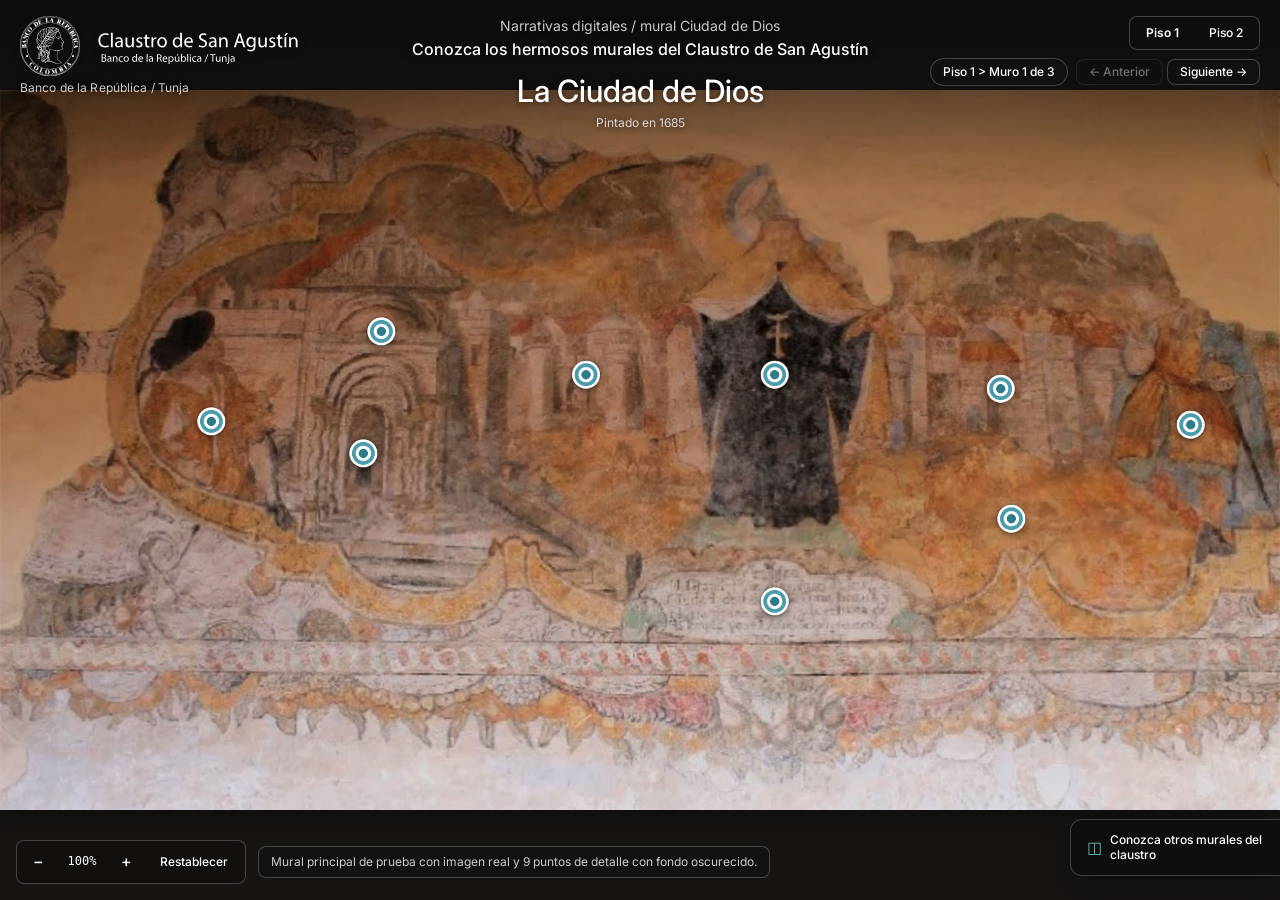
==== murales/murales.html @ dacaa6ad "Integrar aportes del zip de Juan: landing de murales y logos más grandes - Murales: nueva portada (i" ====
<!DOCTYPE html>
<html lang="es">
<head>
  <meta charset="UTF-8" />
  <meta name="viewport" content="width=device-width, initial-scale=1.0" />
  <link rel="preconnect" href="https://fonts.googleapis.com"><link href="https://fonts.googleapis.com/css2?family=Fraunces:opsz,wght@9..144,500;9..144,600&family=Inter:wght@400;500;600&display=swap" rel="stylesheet">
  <title>Claustro de San Agustín — Visor Interactivo de Murales</title>
  <link rel="stylesheet" href="./css/variables.css" />
  <link rel="stylesheet" href="./css/base.css" />
  <link rel="stylesheet" href="./css/navigation.css" />
  <link rel="stylesheet" href="./css/viewer.css" />
</head>
<body>
  <div class="app-shell" id="app-shell">
    <!-- Lienzo principal a pantalla completa -->
    <main class="viewer-shell" id="viewer-shell">
      <section
        class="viewer-viewport"
        id="viewer-viewport"
        tabindex="0"
        aria-label="Visor interactivo del mural"
      >
        <!-- Escenario transformable (pan + zoom) -->
        <div class="viewer-stage" id="viewer-stage">
          <div class="mural-canvas" id="mural-canvas">
            <div class="mural-fragments" id="mural-fragments">
              <!-- Fragmentos unidos sin espacios -->
            </div>

            <!-- Capa de oscurecimiento / detalle spotlight (Fase 3) -->
            <div class="mural-spotlight" id="mural-spotlight" aria-hidden="true"></div>

            <!-- Capa de puntos interactivos en porcentajes (Fase 3) -->
            <div
              class="mural-hotspots"
              id="mural-hotspots"
              aria-label="Puntos de interés del mural"
            ></div>
          </div>
        </div>
      </section>

      <!-- Gradiente superior sutil para legibilidad de la cabecera sobre el mural -->
      <div class="viewer-top-scrim" aria-hidden="true"></div>

      <!-- Cabecera flotante inspirada en la captura de referencia -->
      <header class="app-header" aria-label="Información y navegación del claustro">
        <!-- Identidad institucional (arriba izquierda) -->
        <div class="brand">
          <a href="../index.html" title="Volver al listado de prototipos">
            <img
              src="./assets/img/logo-claustro.svg"
              alt="Claustro de San Agustín"
              class="brand__logo"
              width="156"
              height="34"
            />
          </a>
          <span class="brand__institution">Banco de la República / Tunja</span>
        </div>

        <!-- Títulos editoriales centrados (arriba centro) -->
        <div class="mural-heading">
          <p class="mural-heading__eyebrow" id="mural-eyebrow">
            Narrativas digitales / mural
          </p>
          <p class="mural-heading__subtitle">
            Conozca los hermosos murales del Claustro de San Agustín
          </p>
          <h1 class="mural-heading__title" id="mural-title">Cargando mural…</h1>
          <p class="mural-heading__date" id="mural-date" hidden></p>
        </div>

        <!-- Controles compactos de piso y recorrido (arriba derecha) -->
        <div class="header-controls">
          <div
            class="floor-switcher"
            id="floor-switcher"
            role="group"
            aria-label="Seleccionar piso"
          >
            <!-- Botones Piso 1 / Piso 2 -->
          </div>

          <div class="quick-nav-bar">
            <span class="location-indicator" id="location-indicator" aria-live="polite">
              Piso 1 &gt; Muro 1 de 3
            </span>
            <nav class="quick-nav" aria-label="Navegación secuencial de muros">
              <button
                type="button"
                class="btn btn--glass btn--sm"
                id="btn-prev-mural"
                aria-label="Muro anterior"
                title="Muro anterior"
              >
                ← Anterior
              </button>
              <button
                type="button"
                class="btn btn--glass btn--sm"
                id="btn-next-mural"
                aria-label="Muro siguiente"
                title="Muro siguiente"
              >
                Siguiente →
              </button>
            </nav>
          </div>
        </div>
      </header>

      <!-- Insignia de modo desarrollo (tecla D o ?dev=1) -->
      <div class="dev-badge" id="dev-badge" hidden role="status" aria-live="polite">
        Modo Dev · Haz clic en el mural para registrar coordenadas (x%, y%) en consola
      </div>

      <!-- Controles de zoom y ayuda de teclado (abajo izquierda) -->
      <div class="viewer-hud-bottom">
        <div
          class="viewer-controls"
          id="viewer-controls"
          role="toolbar"
          aria-label="Controles de visualización"
        >
          <button
            type="button"
            class="btn btn--glass btn--icon"
            id="btn-zoom-out"
            aria-label="Alejar"
            title="Alejar (−)"
          >
            −
          </button>
          <span class="viewer-controls__zoom-readout" id="zoom-readout" aria-live="polite">
            100%
          </span>
          <button
            type="button"
            class="btn btn--glass btn--icon"
            id="btn-zoom-in"
            aria-label="Acercar"
            title="Acercar (+)"
          >
            +
          </button>
          <button
            type="button"
            class="btn btn--glass btn--sm"
            id="btn-zoom-reset"
            title="Restablecer vista (0)"
          >
            Restablecer
          </button>
        </div>

        <p class="viewer-hint" id="mural-summary"></p>
      </div>

      <!-- Pestaña lateral derecha para abrir el plano interactivo -->
      <button
        type="button"
        class="plan-edge-trigger"
        id="btn-toggle-plan"
        aria-expanded="false"
        aria-controls="plan-drawer"
      >
        <span class="plan-edge-trigger__icon" aria-hidden="true">◫</span>
        <span class="plan-edge-trigger__label">Conozca otros murales del claustro</span>
      </button>

      <!-- Fondo semitransparente al abrir el panel del plano -->
      <div class="plan-backdrop" id="plan-backdrop" hidden aria-hidden="true"></div>

      <!-- Panel desplegable lateral del plano esquemático interactivo -->
      <section
        class="plan-drawer"
        id="plan-drawer"
        aria-label="Conozca otros murales del claustro"
        hidden
      >
        <div class="plan-drawer__header">
          <div class="plan-drawer__titles">
            <h2 class="plan-drawer__title">Conozca otros murales del claustro</h2>
            <p class="plan-drawer__subtitle" id="plan-drawer-subtitle">
              Seleccione un punto sobre el plano para explorar cada muro.
            </p>
          </div>
          <button
            type="button"
            class="btn btn--surface btn--icon"
            id="btn-close-plan"
            aria-label="Cerrar panel de planos"
            title="Cerrar (Escape)"
          >
            ✕
          </button>
        </div>

        <!-- Alternador interno entre Piso 1 y Piso 2 sin cerrar el panel -->
        <div class="plan-drawer__floor-bar">
          <div
            class="plan-floor-toggle"
            id="plan-floor-toggle"
            role="group"
            aria-label="Alternar plano entre Piso 1 y Piso 2"
          >
            <button
              type="button"
              class="btn btn--surface btn--sm"
              id="btn-plan-prev-floor"
              aria-label="Ver plano del piso anterior"
              title="Piso anterior"
            >
              ←
            </button>
            <div class="plan-floor-toggle__pills" id="plan-floor-pills">
              <!-- Botones Piso 1 / Piso 2 -->
            </div>
            <button
              type="button"
              class="btn btn--surface btn--sm"
              id="btn-plan-next-floor"
              aria-label="Ver plano del piso siguiente"
              title="Piso siguiente"
            >
              →
            </button>
          </div>
          <span class="plan-drawer__floor-desc" id="plan-floor-desc"></span>
        </div>

        <div class="plan-drawer__body">
          <div class="plan-stage" id="plan-stage">
            <!-- Plano real o SVG fallback + pines interactivos en (x%, y%) -->
          </div>

          <div class="plan-legend-wrap">
            <h3 class="plan-legend__heading" id="plan-legend-heading">Murales en este piso</h3>
            <ul class="plan-legend" id="plan-legend" aria-label="Lista de murales del piso">
              <!-- Lista sincronizada con los pines del plano -->
            </ul>
          </div>
        </div>
      </section>

      <!-- Panel informativo de hotspot / narrativa (Fase 3) -->
      <aside
        class="narrative-panel"
        id="narrative-panel"
        aria-label="Detalle del punto de interés"
        hidden
      >
        <div class="narrative-panel__header">
          <div>
            <p class="narrative-panel__eyebrow" id="narrative-subtitle"></p>
            <h2 class="narrative-panel__title" id="narrative-title"></h2>
          </div>
          <button
            type="button"
            class="btn btn--glass btn--icon"
            id="btn-close-narrative"
            aria-label="Cerrar detalle y volver a la vista general"
            title="Cerrar y volver a vista general (Escape)"
          >
            ✕
          </button>
        </div>
        <div class="narrative-panel__body" id="narrative-body"></div>
        <div class="narrative-panel__footer" id="narrative-footer">
          <span class="narrative-panel__counter" id="narrative-counter"></span>
          <div class="narrative-panel__nav">
            <button
              type="button"
              class="btn btn--glass btn--sm"
              id="btn-prev-hotspot"
              aria-label="Punto anterior"
            >
              ← Anterior
            </button>
            <button
              type="button"
              class="btn btn--glass btn--sm"
              id="btn-next-hotspot"
              aria-label="Siguiente punto"
            >
              Siguiente →
            </button>
          </div>
        </div>
      </aside>
    </main>
  </div>

  <script type="module" src="./js/app.js"></script>
</body>
</html>
---- murales/css/variables.css ----
/* ==========================================================================
   Variables de diseño — Visor inmersivo Claustro San Agustín
   Centraliza paleta, superficies translúcidas, tipografía, espaciado y capas
   para facilitar futuros ajustes visuales sin modificar la lógica.
   ========================================================================== */

:root {
  /* Superficies base del visor (oscuro neutro para realzar los murales) */
  --color-bg-viewport: #171412;
  --color-bg-canvas: #221e1b;
  --color-bg-glass: rgba(20, 18, 16, 0.72);
  --color-bg-glass-hover: rgba(20, 18, 16, 0.88);
  --color-bg-glass-strong: rgba(16, 14, 12, 0.86);

  /* Superficies claras neutras (panel desplegable del plano) */
  --color-surface-light: #ffffff;
  --color-surface-subtle: #f3f4f6;
  --color-surface-hover: #e5e7eb;

  /* Texto */
  --color-text-on-dark: #ffffff;
  --color-text-on-dark-muted: rgba(255, 255, 255, 0.78);
  --color-text-on-light: #182026;
  --color-text-on-light-muted: #52606d;

  /* Bordes */
  --color-border-glass: rgba(255, 255, 255, 0.22);
  --color-border-glass-strong: rgba(255, 255, 255, 0.45);
  --color-border-light: #d8dee4;
  --color-border-light-strong: #9aa5b1;
  --color-focus-ring: #67b8c6;

  /* Acento sobrio (inspirado en los marcadores concéntricos de la captura) */
  --color-accent: #2d7a89;
  --color-accent-strong: #2d7a89;
  --color-accent-soft: rgba(76, 155, 170, 0.18);

  /* Pines en el plano */
  --color-pin-bg: #182026;
  --color-pin-text: #ffffff;
  --color-pin-ring: #ffffff;
  --color-pin-active-bg: #4c9baa;

  /* Hotspots concéntricos y spotlight (Fase 3) */
  --color-hotspot-outer: #ffffff;
  --color-hotspot-ring: #4c9baa;
  --color-hotspot-core: #2d7a89;
  --color-spotlight-backdrop: rgba(10, 9, 8, 0.56);

  /* Modo desarrollo */
  --color-dev-bg: rgba(17, 24, 39, 0.92);
  --color-dev-border: #67b8c6;

  /* Gradiente superior sobre el mural */
  --gradient-top-scrim: linear-gradient(
    to bottom,
    rgba(12, 10, 8, 0.68) 0%,
    rgba(12, 10, 8, 0.34) 55%,
    rgba(12, 10, 8, 0) 100%
  );

  /* Tipografía */
  --font-sans: Inter, -apple-system, BlinkMacSystemFont, "Segoe UI", Roboto, Arial, sans-serif;
  --font-mono: ui-monospace, SFMono-Regular, Menlo, Monaco, Consolas, monospace;

  --text-xs: 0.75rem;
  --text-sm: 0.875rem;
  --text-base: 1rem;
  --text-lg: 1.25rem;
  --text-title: clamp(1.35rem, 2.4vw, 2rem);

  --line-height-tight: 1.2;
  --line-height-normal: 1.45;

  /* Espaciado */
  --space-1: 0.25rem;
  --space-2: 0.5rem;
  --space-3: 0.75rem;
  --space-4: 1rem;
  --space-5: 1.25rem;
  --space-6: 1.5rem;

  /* Radios */
  --radius-sm: 4px;
  --radius-md: 8px;
  --radius-lg: 12px;
  --radius-pill: 9999px;

  /* Sombras */
  --shadow-text: 0 1px 6px rgba(0, 0, 0, 0.55);
  --shadow-sm: 0 2px 8px rgba(0, 0, 0, 0.22);
  --shadow-md: 0 10px 28px rgba(0, 0, 0, 0.34);
  --shadow-drawer: -12px 0 36px rgba(0, 0, 0, 0.38);

  /* Transiciones */
  --transition-fast: 150ms ease;
  --transition-base: 260ms cubic-bezier(0.22, 1, 0.36, 1);
  --transition-slow: 460ms cubic-bezier(0.22, 1, 0.36, 1);

  /* Dimensiones */
  --drawer-width: min(560px, 94vw);
  --narrative-width: min(360px, 90vw);

  /* Capas z-index */
  --z-stage: 1;
  --z-spotlight: 10;
  --z-hotspots: 20;
  --z-scrim: 25;
  --z-hud: 35;
  --z-narrative: 45;
  --z-backdrop: 55;
  --z-drawer: 65;
}
---- murales/css/base.css ----
/* ==========================================================================
   Estilos base, reset y controles reutilizables
   ========================================================================== */

*,
*::before,
*::after {
  box-sizing: border-box;
}

html,
body {
  margin: 0;
  padding: 0;
  width: 100%;
  height: 100%;
  overflow: hidden;
  font-family: var(--font-sans);
  font-size: 16px;
  line-height: var(--line-height-normal);
  color: var(--color-text-on-dark);
  background-color: var(--color-bg-viewport);
  -webkit-font-smoothing: antialiased;
}

img,
svg {
  display: block;
  max-width: 100%;
}

button {
  font: inherit;
  color: inherit;
}

:focus-visible {
  outline: 2px solid var(--color-focus-ring);
  outline-offset: 2px;
}

[hidden] {
  display: none !important;
}

.app-shell {
  width: 100vw;
  height: 100vh;
  position: relative;
  overflow: hidden;
}

/* --------------------------------------------------------------------------
   Botones reutilizables (oscuros translúcidos sobre visor y claros en panel)
   -------------------------------------------------------------------------- */

.btn {
  display: inline-flex;
  align-items: center;
  justify-content: center;
  gap: var(--space-2);
  padding: var(--space-2) var(--space-3);
  border: 1px solid transparent;
  border-radius: var(--radius-md);
  font-size: var(--text-sm);
  font-weight: 500;
  line-height: 1.2;
  cursor: pointer;
  white-space: nowrap;
  transition:
    background-color var(--transition-fast),
    border-color var(--transition-fast),
    color var(--transition-fast),
    transform var(--transition-fast);
}

.btn:disabled {
  opacity: 0.4;
  cursor: not-allowed;
}

/* Botón translúcido oscuro (HUD sobre el mural) */
.btn--glass {
  background-color: var(--color-bg-glass);
  border-color: var(--color-border-glass);
  color: var(--color-text-on-dark);
  backdrop-filter: blur(8px);
  -webkit-backdrop-filter: blur(8px);
}

.btn--glass:hover:not(:disabled) {
  background-color: var(--color-bg-glass-hover);
  border-color: var(--color-border-glass-strong);
}

.btn--glass[aria-pressed="true"] {
  background-color: var(--color-accent);
  border-color: var(--color-accent);
  color: var(--color-text-on-dark);
  font-weight: 600;
}

/* Botón sobre superficie clara (dentro del panel desplegable del plano) */
.btn--surface {
  background-color: var(--color-surface-light);
  border-color: var(--color-border-light);
  color: var(--color-text-on-light);
}

.btn--surface:hover:not(:disabled) {
  background-color: var(--color-surface-subtle);
  border-color: var(--color-border-light-strong);
}

.btn--surface[aria-pressed="true"] {
  background-color: var(--color-text-on-light);
  border-color: var(--color-text-on-light);
  color: var(--color-surface-light);
  font-weight: 600;
}

.btn--sm {
  padding: 5px var(--space-3);
  font-size: var(--text-xs);
}

.btn--icon {
  min-width: 34px;
  height: 34px;
  padding: 0 var(--space-2);
  font-size: var(--text-base);
}
---- murales/css/navigation.css ----
/* ==========================================================================
   Navegación sobre el mural, pestaña lateral y panel desplegable de planos
   ========================================================================== */

/* Gradiente superior discreto para legibilidad del texto blanco sobre el mural */
.viewer-top-scrim {
  position: absolute;
  top: 0;
  left: 0;
  right: 0;
  height: 190px;
  background: var(--gradient-top-scrim);
  pointer-events: none;
  z-index: var(--z-scrim);
}

/* --------------------------------------------------------------------------
   Cabecera flotante (3 columnas: marca | títulos centrados | controles)
   -------------------------------------------------------------------------- */

.app-header {
  position: absolute;
  top: 0;
  left: 0;
  right: 0;
  z-index: var(--z-hud);
  padding: var(--space-4) var(--space-5);
  display: grid;
  grid-template-columns: 1fr auto 1fr;
  align-items: start;
  gap: var(--space-4);
  pointer-events: none;
}

.app-header > * {
  pointer-events: auto;
}

/* Marca institucional (arriba izquierda) */
.brand {
  display: flex;
  flex-direction: column;
  align-items: flex-start;
  gap: 3px;
  text-shadow: var(--shadow-text);
}

.brand__logo {
  height: 60px;
  width: auto;
  filter: drop-shadow(0 1px 4px rgba(0, 0, 0, 0.45));
}

.brand__institution {
  font-size: var(--text-xs);
  color: var(--color-text-on-dark-muted);
  letter-spacing: 0.01em;
}

/* Títulos editoriales centrados (arriba centro, fiel a la captura) */
.mural-heading {
  text-align: center;
  max-width: 620px;
  text-shadow: var(--shadow-text);
}

.mural-heading__eyebrow {
  margin: 0;
  font-size: var(--text-sm);
  font-weight: 400;
  color: var(--color-text-on-dark-muted);
}

.mural-heading__subtitle {
  margin: 2px 0 0;
  font-size: var(--text-base);
  font-weight: 500;
  color: var(--color-text-on-dark);
}

.mural-heading__title {
  margin: var(--space-3) 0 0;
  font-size: var(--text-title);
  font-weight: 500;
  line-height: var(--line-height-tight);
  color: var(--color-text-on-dark);
}

.mural-heading__date {
  margin: 4px 0 0;
  font-size: var(--text-xs);
  color: var(--color-text-on-dark-muted);
}

/* Controles compactos de piso y muros (arriba derecha) */
.header-controls {
  display: flex;
  flex-direction: column;
  align-items: flex-end;
  gap: var(--space-2);
}

.floor-switcher {
  display: inline-flex;
  gap: 4px;
  padding: 3px;
  border-radius: var(--radius-md);
  background-color: rgba(16, 14, 12, 0.52);
  border: 1px solid var(--color-border-glass);
  backdrop-filter: blur(8px);
  -webkit-backdrop-filter: blur(8px);
}

.floor-switcher .btn {
  border-color: transparent;
  background-color: transparent;
  backdrop-filter: none;
}

.floor-switcher .btn:hover:not(:disabled):not([aria-pressed="true"]) {
  background-color: rgba(255, 255, 255, 0.12);
}

.quick-nav-bar {
  display: flex;
  align-items: center;
  gap: var(--space-2);
  flex-wrap: wrap;
  justify-content: flex-end;
}

.location-indicator {
  padding: 4px var(--space-3);
  border-radius: var(--radius-pill);
  background-color: var(--color-bg-glass);
  border: 1px solid var(--color-border-glass);
  font-size: var(--text-xs);
  font-weight: 500;
  color: var(--color-text-on-dark);
  backdrop-filter: blur(8px);
  -webkit-backdrop-filter: blur(8px);
}

.quick-nav {
  display: inline-flex;
  gap: 4px;
}

/* --------------------------------------------------------------------------
   Pestaña lateral derecha ("Conozca otros murales del claustro")
   -------------------------------------------------------------------------- */

.plan-edge-trigger {
  position: absolute;
  right: 0;
  bottom: var(--space-6);
  z-index: var(--z-hud);
  display: inline-flex;
  align-items: center;
  gap: var(--space-2);
  max-width: 210px;
  padding: var(--space-3) var(--space-4);
  border: 1px solid var(--color-border-glass);
  border-right: none;
  border-radius: var(--radius-lg) 0 0 var(--radius-lg);
  background-color: var(--color-bg-glass-strong);
  color: var(--color-text-on-dark);
  font-size: var(--text-xs);
  font-weight: 500;
  line-height: 1.3;
  text-align: left;
  cursor: pointer;
  box-shadow: var(--shadow-md);
  backdrop-filter: blur(10px);
  -webkit-backdrop-filter: blur(10px);
  transition:
    background-color var(--transition-fast),
    padding-right var(--transition-fast),
    border-color var(--transition-fast);
}

.plan-edge-trigger:hover {
  background-color: var(--color-bg-glass-hover);
  border-color: var(--color-border-glass-strong);
  padding-right: var(--space-5);
}

.plan-edge-trigger__icon {
  font-size: var(--text-base);
  color: var(--color-focus-ring);
  flex-shrink: 0;
}

/* --------------------------------------------------------------------------
   Panel desplegable del plano interactivo
   -------------------------------------------------------------------------- */

.plan-backdrop {
  position: absolute;
  inset: 0;
  z-index: var(--z-backdrop);
  background-color: rgba(10, 9, 8, 0.54);
  backdrop-filter: blur(2px);
  -webkit-backdrop-filter: blur(2px);
}

.plan-drawer {
  position: absolute;
  top: 0;
  right: 0;
  bottom: 0;
  width: var(--drawer-width);
  z-index: var(--z-drawer);
  display: flex;
  flex-direction: column;
  background-color: var(--color-surface-light);
  color: var(--color-text-on-light);
  border-left: 1px solid var(--color-border-light);
  box-shadow: var(--shadow-drawer);
}

.plan-drawer__header {
  padding: var(--space-4) var(--space-5);
  border-bottom: 1px solid var(--color-border-light);
  display: flex;
  align-items: flex-start;
  justify-content: space-between;
  gap: var(--space-3);
}

.plan-drawer__title {
  margin: 0;
  font-size: var(--text-base);
  font-weight: 600;
  color: var(--color-text-on-light);
}

.plan-drawer__subtitle {
  margin: 2px 0 0;
  font-size: var(--text-xs);
  color: var(--color-text-on-light-muted);
}

/* Barra interna de alternancia entre Piso 1 y Piso 2 */
.plan-drawer__floor-bar {
  padding: var(--space-3) var(--space-5);
  background-color: var(--color-surface-subtle);
  border-bottom: 1px solid var(--color-border-light);
  display: flex;
  align-items: center;
  justify-content: space-between;
  gap: var(--space-3);
  flex-wrap: wrap;
}

.plan-floor-toggle {
  display: inline-flex;
  align-items: center;
  gap: var(--space-1);
}

.plan-floor-toggle__pills {
  display: inline-flex;
  gap: var(--space-1);
}

.plan-drawer__floor-desc {
  font-size: var(--text-xs);
  color: var(--color-text-on-light-muted);
}

.plan-drawer__body {
  flex: 1;
  overflow-y: auto;
  padding: var(--space-4) var(--space-5) var(--space-6);
  display: flex;
  flex-direction: column;
  gap: var(--space-5);
}

/* Escenario del plano + pines posicionados en porcentajes */
.plan-stage {
  position: relative;
  width: 100%;
  background-color: var(--color-surface-subtle);
  border: 1px solid var(--color-border-light);
  border-radius: var(--radius-md);
  overflow: hidden;
}

.plan-stage__image {
  width: 100%;
  height: auto;
  display: block;
  user-select: none;
  -webkit-user-drag: none;
}

.plan-pin {
  position: absolute;
  transform: translate(-50%, -50%);
  min-width: 28px;
  height: 28px;
  padding: 0 7px;
  border-radius: var(--radius-pill);
  border: 2px solid var(--color-pin-ring);
  background-color: var(--color-pin-bg);
  color: var(--color-pin-text);
  font-size: var(--text-xs);
  font-weight: 700;
  display: inline-flex;
  align-items: center;
  justify-content: center;
  cursor: pointer;
  box-shadow: 0 2px 8px rgba(0, 0, 0, 0.32);
  transition:
    transform var(--transition-fast),
    background-color var(--transition-fast),
    box-shadow var(--transition-fast);
}

.plan-pin:hover,
.plan-pin.is-highlighted {
  transform: translate(-50%, -50%) scale(1.16);
  background-color: var(--color-accent-strong);
  z-index: 3;
}

.plan-pin[aria-current="true"] {
  background-color: var(--color-pin-active-bg);
  box-shadow:
    0 0 0 4px var(--color-accent-soft),
    0 3px 10px rgba(0, 0, 0, 0.35);
  z-index: 4;
}

.plan-pin__tooltip {
  position: absolute;
  left: 50%;
  bottom: calc(100% + 8px);
  transform: translateX(-50%);
  padding: 4px 8px;
  border-radius: var(--radius-sm);
  background-color: var(--color-text-on-light);
  color: var(--color-surface-light);
  font-size: 0.7rem;
  font-weight: 500;
  white-space: nowrap;
  pointer-events: none;
  opacity: 0;
  transition: opacity var(--transition-fast);
}

.plan-pin:hover .plan-pin__tooltip,
.plan-pin:focus-visible .plan-pin__tooltip,
.plan-pin[aria-current="true"] .plan-pin__tooltip {
  opacity: 1;
}

/* Lista complementaria de murales del piso */
.plan-legend__heading {
  margin: 0 0 var(--space-2);
  font-size: var(--text-xs);
  font-weight: 600;
  text-transform: uppercase;
  letter-spacing: 0.05em;
  color: var(--color-text-on-light-muted);
}

.plan-legend {
  list-style: none;
  margin: 0;
  padding: 0;
  display: flex;
  flex-direction: column;
  gap: var(--space-2);
}

.plan-legend__btn {
  width: 100%;
  padding: var(--space-3);
  border: 1px solid var(--color-border-light);
  border-radius: var(--radius-md);
  background-color: var(--color-surface-light);
  color: var(--color-text-on-light);
  display: flex;
  align-items: center;
  justify-content: space-between;
  gap: var(--space-3);
  text-align: left;
  cursor: pointer;
  transition:
    background-color var(--transition-fast),
    border-color var(--transition-fast);
}

.plan-legend__btn:hover {
  background-color: var(--color-surface-subtle);
  border-color: var(--color-border-light-strong);
}

.plan-legend__btn[aria-current="true"] {
  border-color: var(--color-accent);
  background-color: var(--color-accent-soft);
}

.plan-legend__main {
  display: flex;
  align-items: center;
  gap: var(--space-3);
}

.plan-legend__index {
  width: 24px;
  height: 24px;
  border-radius: var(--radius-pill);
  background-color: var(--color-text-on-light);
  color: var(--color-surface-light);
  font-size: var(--text-xs);
  font-weight: 700;
  display: inline-flex;
  align-items: center;
  justify-content: center;
  flex-shrink: 0;
}

.plan-legend__btn[aria-current="true"] .plan-legend__index {
  background-color: var(--color-accent-strong);
}

.plan-legend__title {
  display: block;
  font-size: var(--text-sm);
  font-weight: 600;
}

.plan-legend__meta {
  display: block;
  font-size: var(--text-xs);
  color: var(--color-text-on-light-muted);
}

.plan-legend__badge {
  font-family: var(--font-mono);
  font-size: 0.7rem;
  padding: 2px 6px;
  border-radius: var(--radius-sm);
  background-color: var(--color-surface-subtle);
  color: var(--color-text-on-light-muted);
  border: 1px solid var(--color-border-light);
  flex-shrink: 0;
}

/* --------------------------------------------------------------------------
   Responsivo
   -------------------------------------------------------------------------- */

@media (max-width: 980px) {
  .app-header {
    grid-template-columns: 1fr;
    justify-items: center;
    padding: var(--space-3) var(--space-4);
    gap: var(--space-2);
  }

  .brand {
    align-items: center;
  }

  .header-controls {
    align-items: center;
  }

  .mural-heading__subtitle {
    display: none;
  }

  .mural-heading__title {
    margin-top: var(--space-1);
  }
}

@media (max-width: 600px) {
  .plan-edge-trigger {
    bottom: var(--space-3);
    padding: var(--space-2) var(--space-3);
    max-width: 175px;
  }
}
---- murales/css/viewer.css ----
/* ==========================================================================
   Visor continuo de fragmentos (Pan, Zoom, Teclado) y capas de Fase 3
   ========================================================================== */

.viewer-shell {
  position: relative;
  width: 100%;
  height: 100%;
  background-color: var(--color-bg-viewport);
  overflow: hidden;
}

.viewer-viewport {
  position: relative;
  width: 100%;
  height: 100%;
  overflow: hidden;
  cursor: grab;
  touch-action: none;
  user-select: none;
}

.viewer-viewport:focus {
  outline: none;
}

.viewer-viewport.is-dragging {
  cursor: grabbing;
}

.viewer-viewport.is-dev-mode {
  cursor: crosshair;
}

.viewer-stage {
  position: absolute;
  top: 0;
  left: 0;
  transform-origin: 0 0;
  will-change: transform;
  z-index: var(--z-stage);
}

.viewer-stage.is-animating {
  transition: transform var(--transition-slow);
}

/* Lienzo ensamblado del mural */
.mural-canvas {
  position: relative;
  display: block;
  background-color: var(--color-bg-canvas);
  box-shadow: var(--shadow-md);
}

/* Ensamblaje continuo sin espacios (tira horizontal o cuadrícula) */
.mural-fragments {
  display: grid;
  gap: 0;
  line-height: 0;
  font-size: 0;
}

.mural-fragment {
  width: 100%;
  height: 100%;
  display: block;
  object-fit: fill;
  user-select: none;
  -webkit-user-drag: none;
  pointer-events: none;
}

/* Capas interactivas sobre el mural completo (Fase 3) */
.mural-spotlight {
  position: absolute;
  inset: 0;
  z-index: var(--z-spotlight);
  pointer-events: none;
  opacity: 0;
  transition: opacity var(--transition-base);
}

.mural-spotlight.is-active {
  opacity: 1;
}

.mural-spotlight.is-radial {
  background: radial-gradient(
    circle at var(--spot-x, 50%) var(--spot-y, 50%),
    rgba(0, 0, 0, 0) 6%,
    rgba(10, 9, 8, 0.56) 22%,
    rgba(10, 9, 8, 0.72) 100%
  );
}

.mural-spotlight__detail {
  position: absolute;
  inset: 0;
  width: 100%;
  height: 100%;
  object-fit: fill;
  display: block;
  pointer-events: none;
  user-select: none;
}

.mural-hotspots {
  position: absolute;
  inset: 0;
  z-index: var(--z-hotspots);
  pointer-events: none;
}

/* Marcador circular concéntrico (fiel a la captura de referencia) */
.hotspot-marker {
  position: absolute;
  width: 28px;
  height: 28px;
  padding: 0;
  border: none;
  border-radius: var(--radius-pill);
  background: transparent;
  cursor: pointer;
  pointer-events: auto;
  transform: translate(-50%, -50%) scale(var(--inv-scale, 1));
  transform-origin: center center;
  transition:
    opacity var(--transition-fast),
    filter var(--transition-fast);
}

.hotspot-marker__rings {
  position: relative;
  display: block;
  width: 100%;
  height: 100%;
  border-radius: var(--radius-pill);
  border: 2px solid var(--color-hotspot-outer);
  background: radial-gradient(
    circle,
    var(--color-hotspot-core) 0%,
    var(--color-hotspot-core) 26%,
    var(--color-hotspot-outer) 28%,
    var(--color-hotspot-outer) 44%,
    var(--color-hotspot-ring) 46%,
    var(--color-hotspot-ring) 66%,
    var(--color-hotspot-outer) 68%,
    rgba(255, 255, 255, 0.25) 100%
  );
  box-shadow:
    0 2px 8px rgba(0, 0, 0, 0.45),
    0 0 0 1px rgba(0, 0, 0, 0.2);
  transition:
    transform var(--transition-fast),
    box-shadow var(--transition-fast);
}

.hotspot-marker:hover .hotspot-marker__rings,
.hotspot-marker:focus-visible .hotspot-marker__rings {
  transform: scale(1.22);
  box-shadow:
    0 3px 12px rgba(0, 0, 0, 0.55),
    0 0 0 4px rgba(103, 184, 198, 0.35);
}

.hotspot-marker.is-active {
  z-index: 5;
}

.hotspot-marker.is-active .hotspot-marker__rings {
  transform: scale(1.28);
  box-shadow:
    0 0 0 5px rgba(103, 184, 198, 0.45),
    0 3px 14px rgba(0, 0, 0, 0.6);
}

/* Atenuar discretamente los hotspots inactivos cuando uno está seleccionado */
.mural-hotspots.has-active .hotspot-marker:not(.is-active) {
  opacity: 0.48;
}

.mural-hotspots.has-active .hotspot-marker:not(.is-active):hover,
.mural-hotspots.has-active .hotspot-marker:not(.is-active):focus-visible {
  opacity: 1;
}

.hotspot-marker__tooltip {
  position: absolute;
  left: 50%;
  bottom: calc(100% + 9px);
  transform: translateX(-50%);
  padding: 4px 10px;
  border-radius: var(--radius-sm);
  background-color: var(--color-bg-glass-strong);
  border: 1px solid var(--color-border-glass);
  color: var(--color-text-on-dark);
  font-size: var(--text-xs);
  font-weight: 500;
  white-space: nowrap;
  pointer-events: none;
  opacity: 0;
  box-shadow: var(--shadow-sm);
  transition: opacity var(--transition-fast);
}

.hotspot-marker:hover .hotspot-marker__tooltip,
.hotspot-marker:focus-visible .hotspot-marker__tooltip,
.hotspot-marker.is-active .hotspot-marker__tooltip {
  opacity: 1;
}

/* --------------------------------------------------------------------------
   HUD inferior izquierdo: controles de zoom y resumen breve
   -------------------------------------------------------------------------- */

.viewer-hud-bottom {
  position: absolute;
  left: var(--space-4);
  bottom: var(--space-4);
  z-index: var(--z-hud);
  display: flex;
  align-items: center;
  gap: var(--space-3);
  max-width: calc(100vw - 240px);
  pointer-events: none;
}

.viewer-hud-bottom > * {
  pointer-events: auto;
}

.viewer-controls {
  display: inline-flex;
  align-items: center;
  gap: 4px;
  padding: 4px;
  border-radius: var(--radius-md);
  background-color: rgba(16, 14, 12, 0.56);
  border: 1px solid var(--color-border-glass);
  backdrop-filter: blur(8px);
  -webkit-backdrop-filter: blur(8px);
}

.viewer-controls .btn--glass {
  background-color: transparent;
  border-color: transparent;
  backdrop-filter: none;
}

.viewer-controls .btn--glass:hover:not(:disabled) {
  background-color: rgba(255, 255, 255, 0.14);
}

.viewer-controls__zoom-readout {
  min-width: 46px;
  text-align: center;
  font-family: var(--font-mono);
  font-size: var(--text-xs);
  color: var(--color-text-on-dark);
}

.viewer-hint {
  margin: 0;
  padding: 6px var(--space-3);
  border-radius: var(--radius-md);
  background-color: var(--color-bg-glass);
  border: 1px solid var(--color-border-glass);
  font-size: var(--text-xs);
  color: var(--color-text-on-dark-muted);
  backdrop-filter: blur(8px);
  -webkit-backdrop-filter: blur(8px);
  overflow: hidden;
  text-overflow: ellipsis;
  white-space: nowrap;
}

/* Insignia de modo desarrollo */
.dev-badge {
  position: absolute;
  left: var(--space-4);
  bottom: 62px;
  z-index: var(--z-hud);
  padding: 5px var(--space-3);
  border-radius: var(--radius-pill);
  background-color: var(--color-dev-bg);
  border: 1px solid var(--color-dev-border);
  color: var(--color-text-on-dark);
  font-family: var(--font-mono);
  font-size: var(--text-xs);
  box-shadow: var(--shadow-sm);
}

/* Panel narrativo flotante (estructura base lista para Fase 3) */
.narrative-panel {
  position: absolute;
  left: var(--space-5);
  bottom: 72px;
  width: var(--narrative-width);
  max-height: calc(100vh - 220px);
  overflow-y: auto;
  z-index: var(--z-narrative);
  padding: var(--space-4);
  border-radius: var(--radius-lg);
  background-color: var(--color-bg-glass-strong);
  border: 1px solid var(--color-border-glass);
  color: var(--color-text-on-dark);
  box-shadow: var(--shadow-md);
  backdrop-filter: blur(12px);
  -webkit-backdrop-filter: blur(12px);
}

.narrative-panel__header {
  display: flex;
  align-items: flex-start;
  justify-content: space-between;
  gap: var(--space-3);
  margin-bottom: var(--space-3);
}

.narrative-panel__eyebrow {
  margin: 0;
  font-size: var(--text-xs);
  color: var(--color-focus-ring);
}

.narrative-panel__title {
  margin: 2px 0 0;
  font-size: var(--text-base);
  font-weight: 600;
}

.narrative-panel__body {
  font-size: var(--text-sm);
  line-height: 1.55;
  color: var(--color-text-on-dark-muted);
}

.narrative-panel__footer {
  margin-top: var(--space-4);
  padding-top: var(--space-3);
  border-top: 1px solid var(--color-border-glass);
  display: flex;
  align-items: center;
  justify-content: space-between;
  gap: var(--space-2);
}

.narrative-panel__counter {
  font-family: var(--font-mono);
  font-size: var(--text-xs);
  color: var(--color-text-on-dark-muted);
}

.narrative-panel__nav {
  display: inline-flex;
  gap: 4px;
}

@media (max-width: 820px) {
  .viewer-hint {
    display: none;
  }

  .viewer-hud-bottom {
    left: var(--space-3);
    bottom: var(--space-3);
  }
}
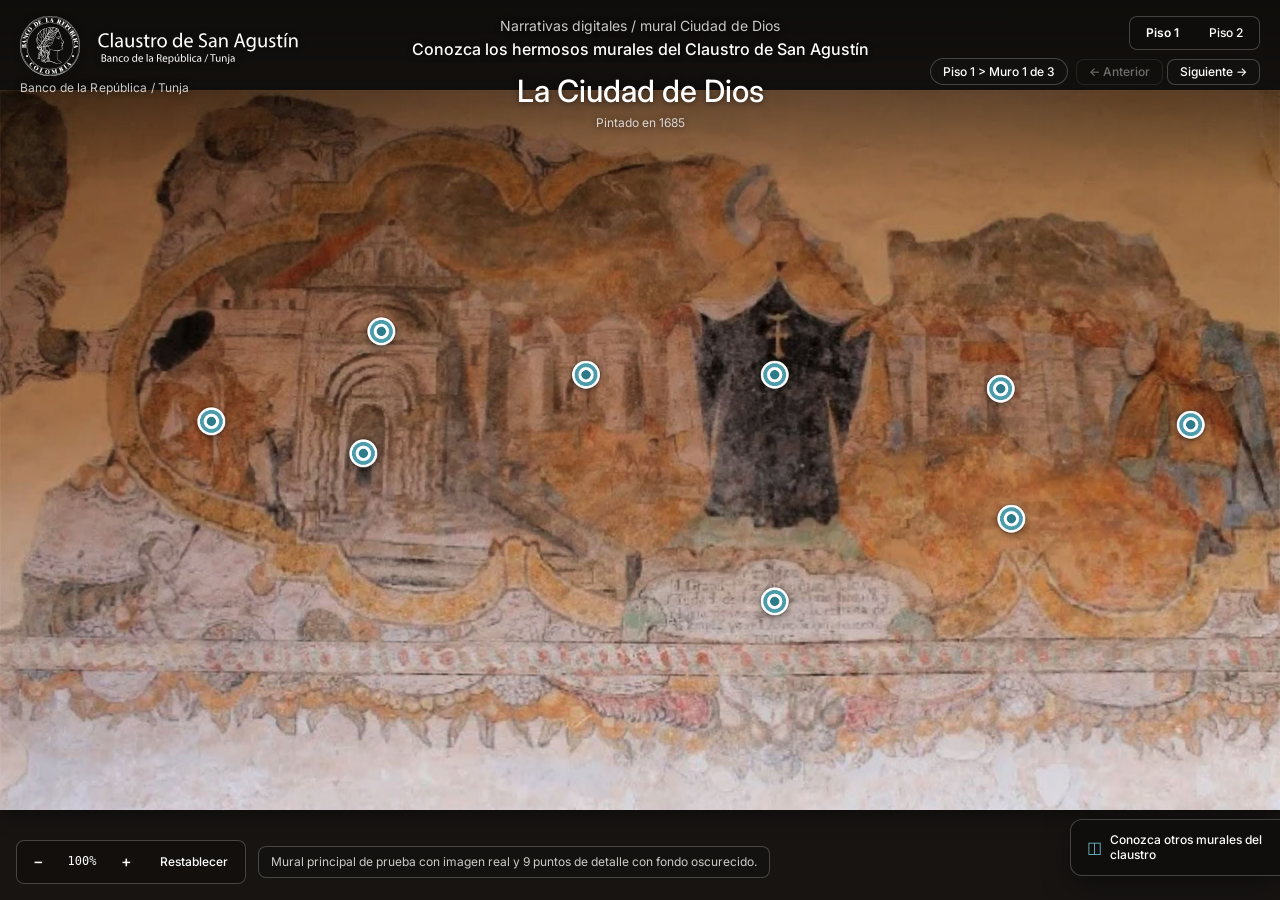
==== commit 52a11372: "Murales: el logo del visor vuelve a la portada de murales Igual que en capas, el logo de la cabecera" ====
--- a/murales/murales.html
+++ b/murales/murales.html
@@ -47,7 +47,7 @@
       <header class="app-header" aria-label="Información y navegación del claustro">
         <!-- Identidad institucional (arriba izquierda) -->
         <div class="brand">
-          <a href="../index.html" title="Volver al listado de prototipos">
+          <a href="./index.html" title="Volver al inicio de Murales">
             <img
               src="./assets/img/logo-claustro.svg"
               alt="Claustro de San Agustín"
